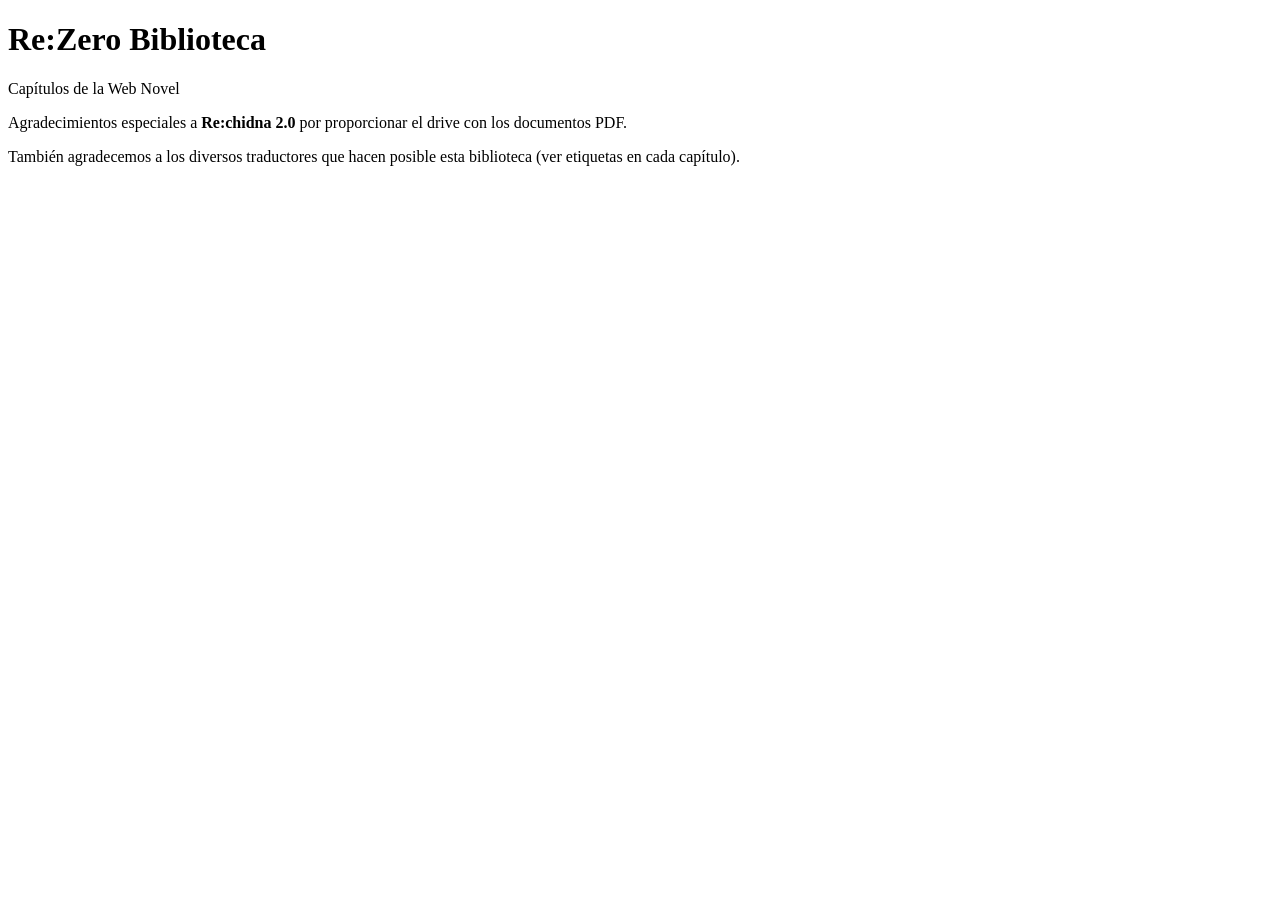
==== index.html @ 081ea82e "first commit" ====
<!DOCTYPE html>
<html lang="es">
<head>
    <meta charset="UTF-8">
    <title>Re:Zero Biblioteca</title>
    <meta name="viewport" content="width=device-width, initial-scale=1.0">
    <link rel="stylesheet" href="css/styles.css">
    <link href="https://fonts.googleapis.com/css2?family=Poppins:wght@300;600&display=swap" rel="stylesheet">
</head>
<body>

<header>
    <h1>Re:Zero Biblioteca</h1>
    <p>Capítulos de la Web Novel</p>
</header>

<main>
    <div id="contenedor-arcos"></div>
</main>

<script src="js/app.js"></script>
</body>

<footer class="footer">
    <p>
        Agradecimientos especiales a <strong>Re:chidna 2.0</strong> por proporcionar el drive con los documentos PDF.
    </p>
    <p>
        También agradecemos a los diversos traductores que hacen posible esta biblioteca (ver etiquetas en cada capítulo).
    </p>
</footer>
</html>
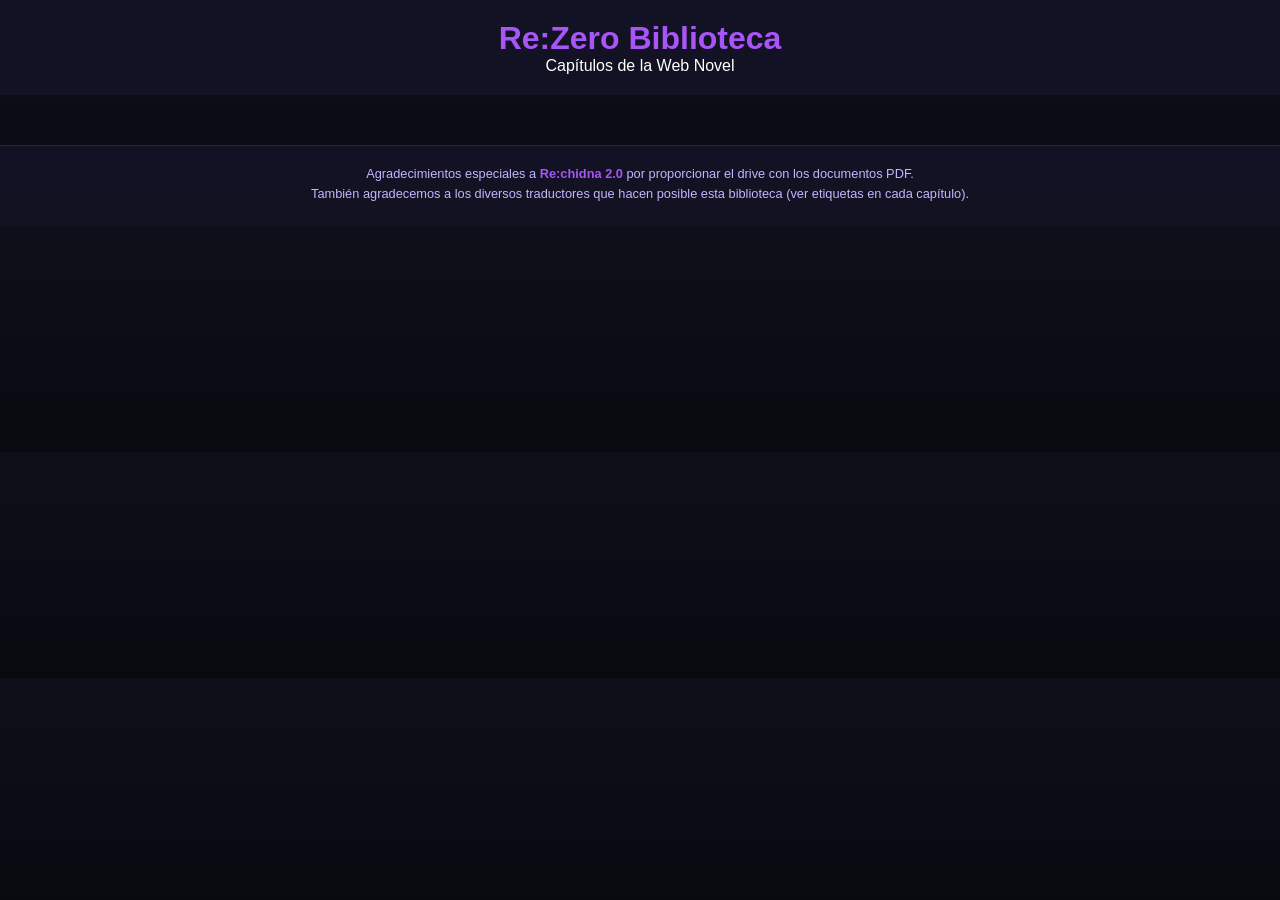
==== commit 325c06af: "Fix stylesheet link case sensitivity" ====
--- a/index.html
+++ b/index.html
@@ -4,7 +4,7 @@
     <meta charset="UTF-8">
     <title>Re:Zero Biblioteca</title>
     <meta name="viewport" content="width=device-width, initial-scale=1.0">
-    <link rel="stylesheet" href="css/styles.css">
+    <link rel="stylesheet" href="CSS/styles.css">
     <link href="https://fonts.googleapis.com/css2?family=Poppins:wght@300;600&display=swap" rel="stylesheet">
 </head>
 <body>
@@ -29,4 +29,4 @@
         También agradecemos a los diversos traductores que hacen posible esta biblioteca (ver etiquetas en cada capítulo).
     </p>
 </footer>
-</html>+</html>
--- a/CSS/styles.css
+++ b/CSS/styles.css
@@ -0,0 +1,354 @@
+/* ===== RESET ===== */
+* {
+    margin: 0;
+    padding: 0;
+    box-sizing: border-box;
+}
+
+body {
+    font-family: 'Poppins', sans-serif;
+    background: linear-gradient(180deg, #0f0f1a, #090910);
+    color: #fff;
+}
+
+/* ===== HEADER GLOBAL ===== */
+header {
+    text-align: center;
+    padding: 20px;
+    background: rgba(20, 20, 40, 0.8);
+    backdrop-filter: blur(10px);
+}
+
+h1 {
+    color: #a855f7;
+    font-size: 2rem;
+}
+
+/* ===== BOTONES ===== */
+button {
+    background: linear-gradient(45deg, #7c3aed, #9333ea);
+    border: none;
+    padding: 8px;
+    color: white;
+    cursor: pointer;
+    border-radius: 6px;
+    margin-top: 10px;
+    width: 100%;
+    font-size: 0.85rem;
+}
+
+button:hover {
+    opacity: 0.8;
+}
+
+/* ===== TAGS ===== */
+.scans {
+    display: flex;
+    flex-wrap: wrap;
+    gap: 6px;
+    margin-top: 10px;
+}
+
+.tag-scan {
+    font-size: 0.75rem;
+    padding: 4px 8px;
+    border-radius: 999px;
+    background: rgba(124,58,237,0.2);
+    border: 1px solid #7c3aed;
+    color: #c4b5fd;
+    text-decoration: none;
+}
+
+.tag-scan:hover {
+    background: #7c3aed;
+    color: white;
+}
+
+/*INDEX*/
+/* ===== GRID PRINCIPAL ===== */
+#contenedor-arcos {
+    display: grid;
+    grid-template-columns: repeat(5, 1fr);
+    gap: 15px;
+    padding: 15px;
+}
+
+/* ===== CARD ===== */
+.arco {
+    background: rgba(28, 28, 43, 0.7);
+    border-radius: 12px;
+    overflow: hidden;
+    transition: 0.3s;
+    backdrop-filter: blur(8px);
+}
+
+.arco:hover {
+    transform: translateY(-5px);
+}
+
+/* IMAGEN */
+.arco img {
+    width: 100%;
+    height: 520px;
+    object-fit: cover;
+}
+
+/* CONTENIDO */
+.arco-content {
+    padding: 10px;
+}
+
+.arco-content h3 {
+    font-size: 1rem;
+    margin-bottom: 3px;
+}
+
+.arco-content p {
+    font-size: 0.85rem;
+    margin-bottom: 5px;
+}
+
+/*Responsive index*/
+/* ===== MOBILE GRANDES (1080x2400 aprox) ===== */
+@media (max-width: 900px) {
+
+    #contenedor-arcos {
+        grid-template-columns: repeat(2, 1fr);
+        gap: 10px;
+        padding: 10px;
+    }
+
+    .arco img {
+        height: 260px;
+    }
+
+    .arco-content h3 {
+        font-size: 0.9rem;
+    }
+
+    .arco-content p {
+        font-size: 0.75rem;
+    }
+
+    button {
+        font-size: 0.75rem;
+        padding: 6px;
+    }
+
+    header {
+        padding: 15px;
+    }
+
+    h1 {
+        font-size: 1.4rem;
+    }
+}
+
+/* MÓVIL MÁS PEQUEÑO */
+@media (max-width: 500px) {
+
+    #contenedor-arcos {
+        grid-template-columns: 1fr;
+    }
+
+    .arco img {
+        height: 220px;
+    }
+}
+
+/*HTML LECTOR*/
+/* ===== HEADER APP ===== */
+.header-app {
+    display: flex;
+    align-items: center;
+    gap: 10px;
+    padding: 15px;
+    background: rgba(20, 20, 40, 0.9);
+}
+
+/* ===== LAYOUT ===== */
+.layout {
+    display: flex;
+    height: calc(100vh - 80px);
+}
+
+/* ===== SIDEBAR IZQUIERDA ===== */
+.sidebar {
+    width: 300px;
+    background: rgba(15, 15, 30, 0.95);
+    border-right: 1px solid rgba(255,255,255,0.1);
+    overflow-y: auto;
+    padding: 15px;
+}
+
+/* ===== SIDEBAR DERECHA ===== */
+.sidebar-derecha {
+    width: 280px;
+    background: rgba(15, 15, 30, 0.95);
+    border-left: 1px solid rgba(255,255,255,0.1);
+    padding: 15px;
+    overflow-y: auto;
+}
+
+/* ===== LECTOR ===== */
+.lector {
+    flex: 1;
+    display: flex;
+    flex-direction: column;
+    padding: 15px;
+}
+
+/* ===== VISOR PDF ===== */
+#visor {
+    background: rgba(0,0,0,0.3);
+    border-radius: 10px;
+    flex: 1;
+    display: flex;
+    flex-direction: column;
+    padding: 10px;
+}
+
+#titulo-volumen {
+    font-size: 1.2rem;
+    margin-bottom: 10px;
+    color: #c084fc;
+}
+
+iframe {
+    flex: 1;
+    width: 100%;
+    border-radius: 10px;
+}
+
+/* ===== VOLUMENES ===== */
+.volumen-card {
+    background: rgba(30, 30, 50, 0.7);
+    border-radius: 10px;
+    overflow: hidden;
+}
+
+.volumen-header {
+    display: flex;
+    justify-content: space-between;
+    padding: 15px;
+    cursor: pointer;
+    background: rgba(50, 50, 80, 0.6);
+}
+
+.volumen-body {
+    max-height: 0;
+    overflow: hidden;
+    transition: 0.4s;
+}
+
+.volumen-body.activo {
+    max-height: 500px;
+    padding: 15px;
+}
+
+/* ===== CAPITULOS ===== */
+.capitulos {
+    max-height: 200px;
+    overflow-y: auto;
+}
+
+.capitulo {
+    padding: 6px;
+    font-size: 0.9rem;
+    border-bottom: 1px solid rgba(255,255,255,0.1);
+}
+
+.capitulo-item {
+    padding: 8px;
+    font-size: 0.85rem;
+    border-bottom: 1px solid rgba(255,255,255,0.1);
+    cursor: pointer;
+}
+
+.capitulo-item:hover {
+    background: rgba(124,58,237,0.2);
+}
+
+/*RESPONSIVE LECTOR*/
+/* ===== MOBILE ALTO (1080x2400) ===== */
+@media (max-width: 900px) {
+
+    .layout {
+        flex-direction: column;
+        height: 100vh;
+    }
+
+    /* Sidebar superior (volúmenes) */
+    .sidebar {
+        width: 100%;
+        max-height: 180px;
+        overflow-y: auto;
+        padding: 10px;
+    }
+
+    /* Sidebar capítulos (debajo del visor) */
+    .sidebar-derecha {
+        width: 100%;
+        max-height: 150px;
+        padding: 10px;
+    }
+
+    /* Lector ocupa MÁS espacio */
+    .lector {
+        flex: 1;
+        padding: 10px;
+    }
+
+    #visor {
+        flex: 1;
+        padding: 8px;
+    }
+
+    iframe {
+        height: 55vh;
+    }
+
+    #titulo-volumen {
+        font-size: 1rem;
+    }
+
+    .capitulo-item {
+        font-size: 0.75rem;
+        padding: 6px;
+    }
+
+    .volumen-header h3 {
+        font-size: 0.9rem;
+    }
+}
+
+.btn-volver {
+    width: auto;
+    padding: 8px 14px;
+    border-radius: 8px;
+    background: rgba(124,58,237,0.2);
+    border: 1px solid #7c3aed;
+}
+
+.btn-volver:hover {
+    background: #7c3aed;
+}
+
+/* ===== FOOTER ===== */
+.footer {
+    text-align: center;
+    padding: 20px;
+    font-size: 0.8rem;
+    background: rgba(20, 20, 40, 0.8);
+    border-top: 1px solid rgba(255,255,255,0.1);
+    margin-top: 20px;
+    color: #c4b5fd;
+}
+
+.footer strong {
+    color: #a855f7;
+}
+
+.footer p {
+    margin-bottom: 5px;
+}
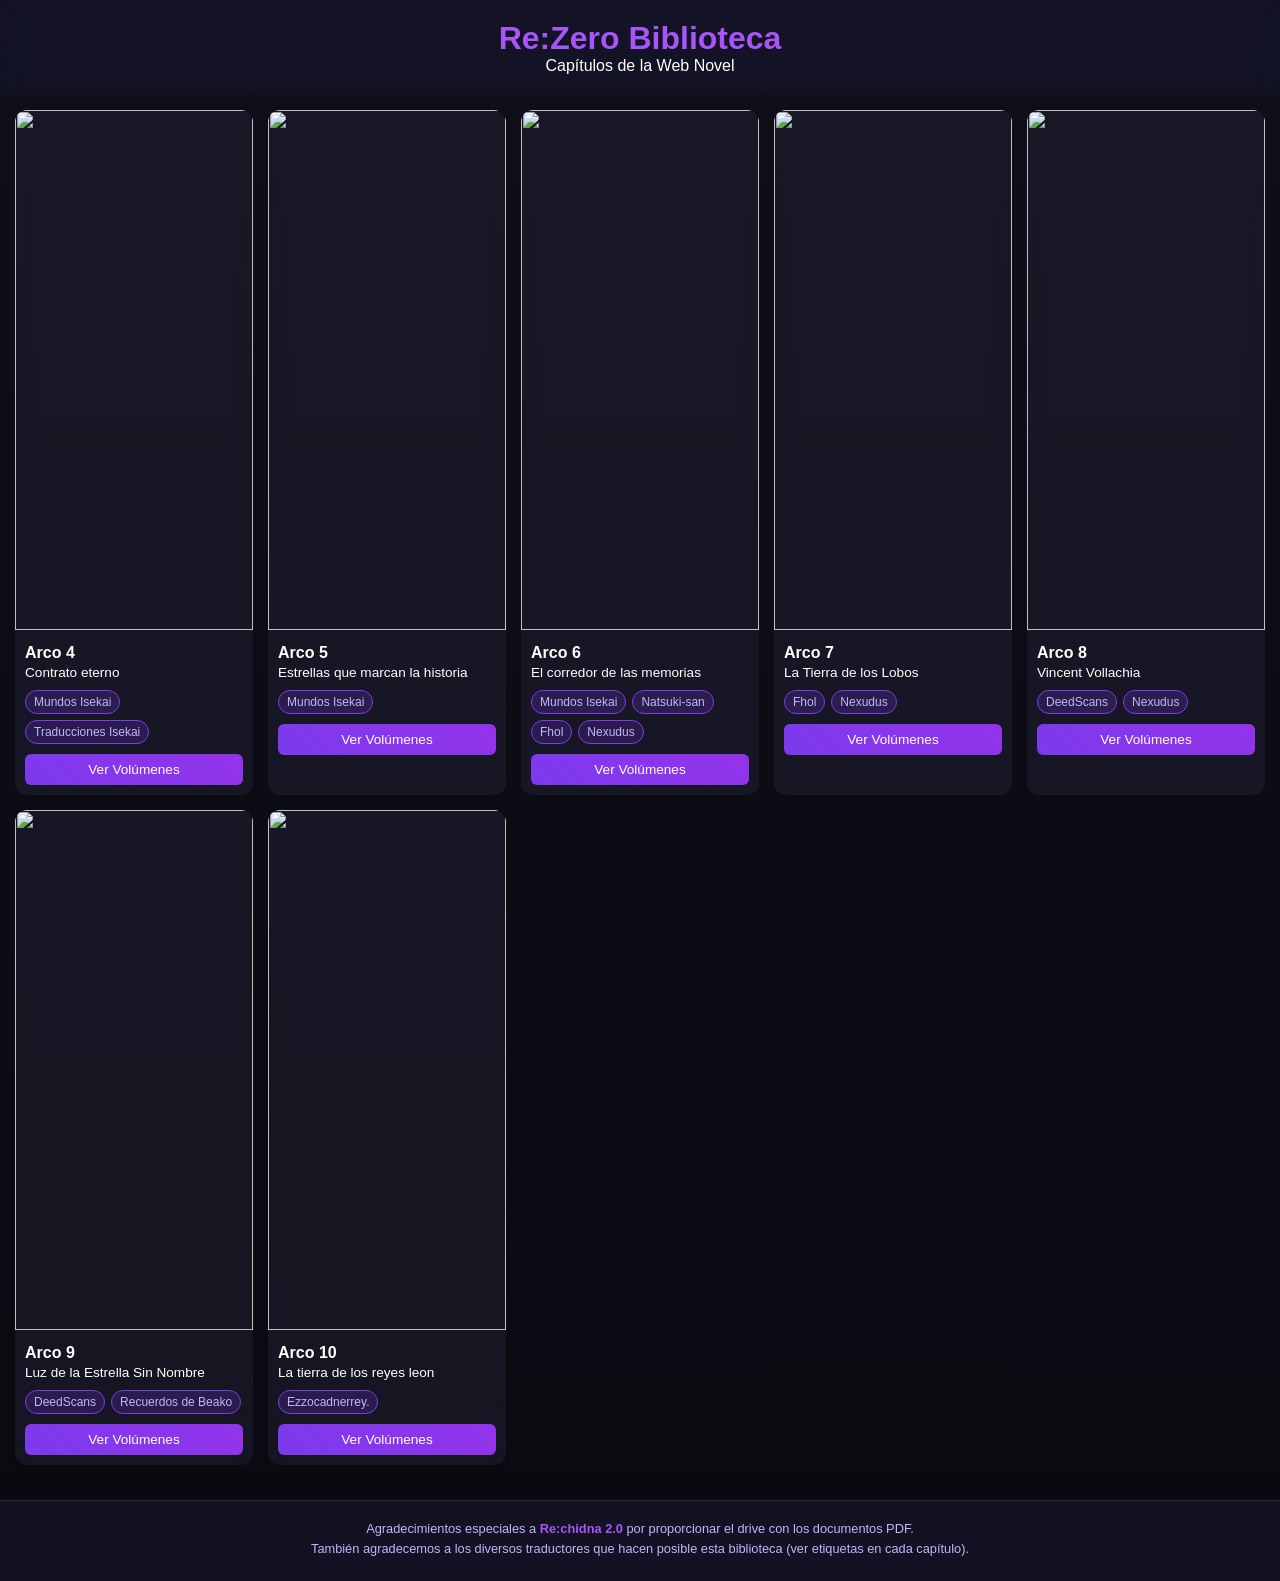
==== commit 32bbc44c: "Fix script source case sensitivity in index.html" ====
--- a/index.html
+++ b/index.html
@@ -18,7 +18,7 @@
     <div id="contenedor-arcos"></div>
 </main>
 
-<script src="js/app.js"></script>
+<script src="JS/app.js"></script>
 </body>
 
 <footer class="footer">
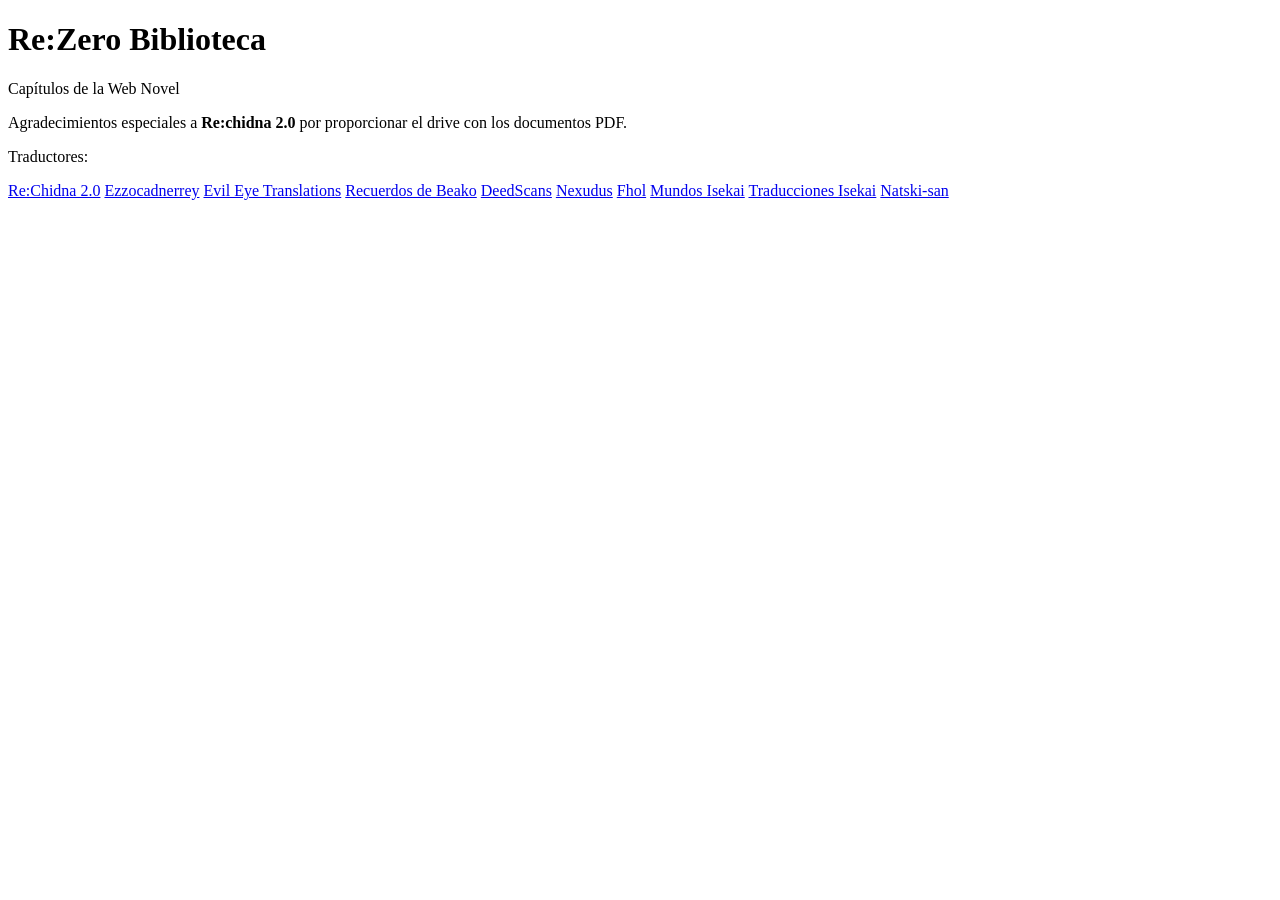
==== commit b99889d7: "tr" ====
--- a/index.html
+++ b/index.html
@@ -4,7 +4,7 @@
     <meta charset="UTF-8">
     <title>Re:Zero Biblioteca</title>
     <meta name="viewport" content="width=device-width, initial-scale=1.0">
-    <link rel="stylesheet" href="CSS/styles.css">
+    <link rel="stylesheet" href="css/styles.css">
     <link href="https://fonts.googleapis.com/css2?family=Poppins:wght@300;600&display=swap" rel="stylesheet">
 </head>
 <body>
@@ -18,15 +18,27 @@
     <div id="contenedor-arcos"></div>
 </main>
 
-<script src="JS/app.js"></script>
+<script src="js/app.js"></script>
 </body>
 
 <footer class="footer">
     <p>
         Agradecimientos especiales a <strong>Re:chidna 2.0</strong> por proporcionar el drive con los documentos PDF.
     </p>
-    <p>
-        También agradecemos a los diversos traductores que hacen posible esta biblioteca (ver etiquetas en cada capítulo).
-    </p>
+
+    <p>Traductores:</p>
+
+    <div class="scans">
+        <a href="https://www.facebook.com/people/Rechidna-20/100063801846154/" class="tag-scan">Re:Chidna 2.0</a>
+        <a href="#" class="tag-scan">Ezzocadnerrey</a>
+        <a href="https://evileyetlonline.com/" class="tag-scan">Evil Eye Translations</a>
+        <a href="https://x.com/Recuerdosbeako" class="tag-scan">Recuerdos de Beako</a>
+        <a href="https://x.com/DeedsScan" class="tag-scan">DeedScans</a>
+        <a href="https://www.youtube.com/@Nexudusamv/videos" class="tag-scan">Nexudus</a>
+        <a href="#" class="tag-scan">Fhol</a>
+        <a href="https://animecreators07.wixsite.com/mundosisekai" class="tag-scan">Mundos Isekai</a>
+        <a href="https://traduccionesisekai.blogspot.com/p/rezero-kara-hajimeru-isekai-seikatsu.html" class="tag-scan">Traducciones Isekai</a>
+        <a href="https://www.youtube.com/@natski-san1501" class="tag-scan">Natski-san</a>
+    </div>
 </footer>
-</html>
+</html>
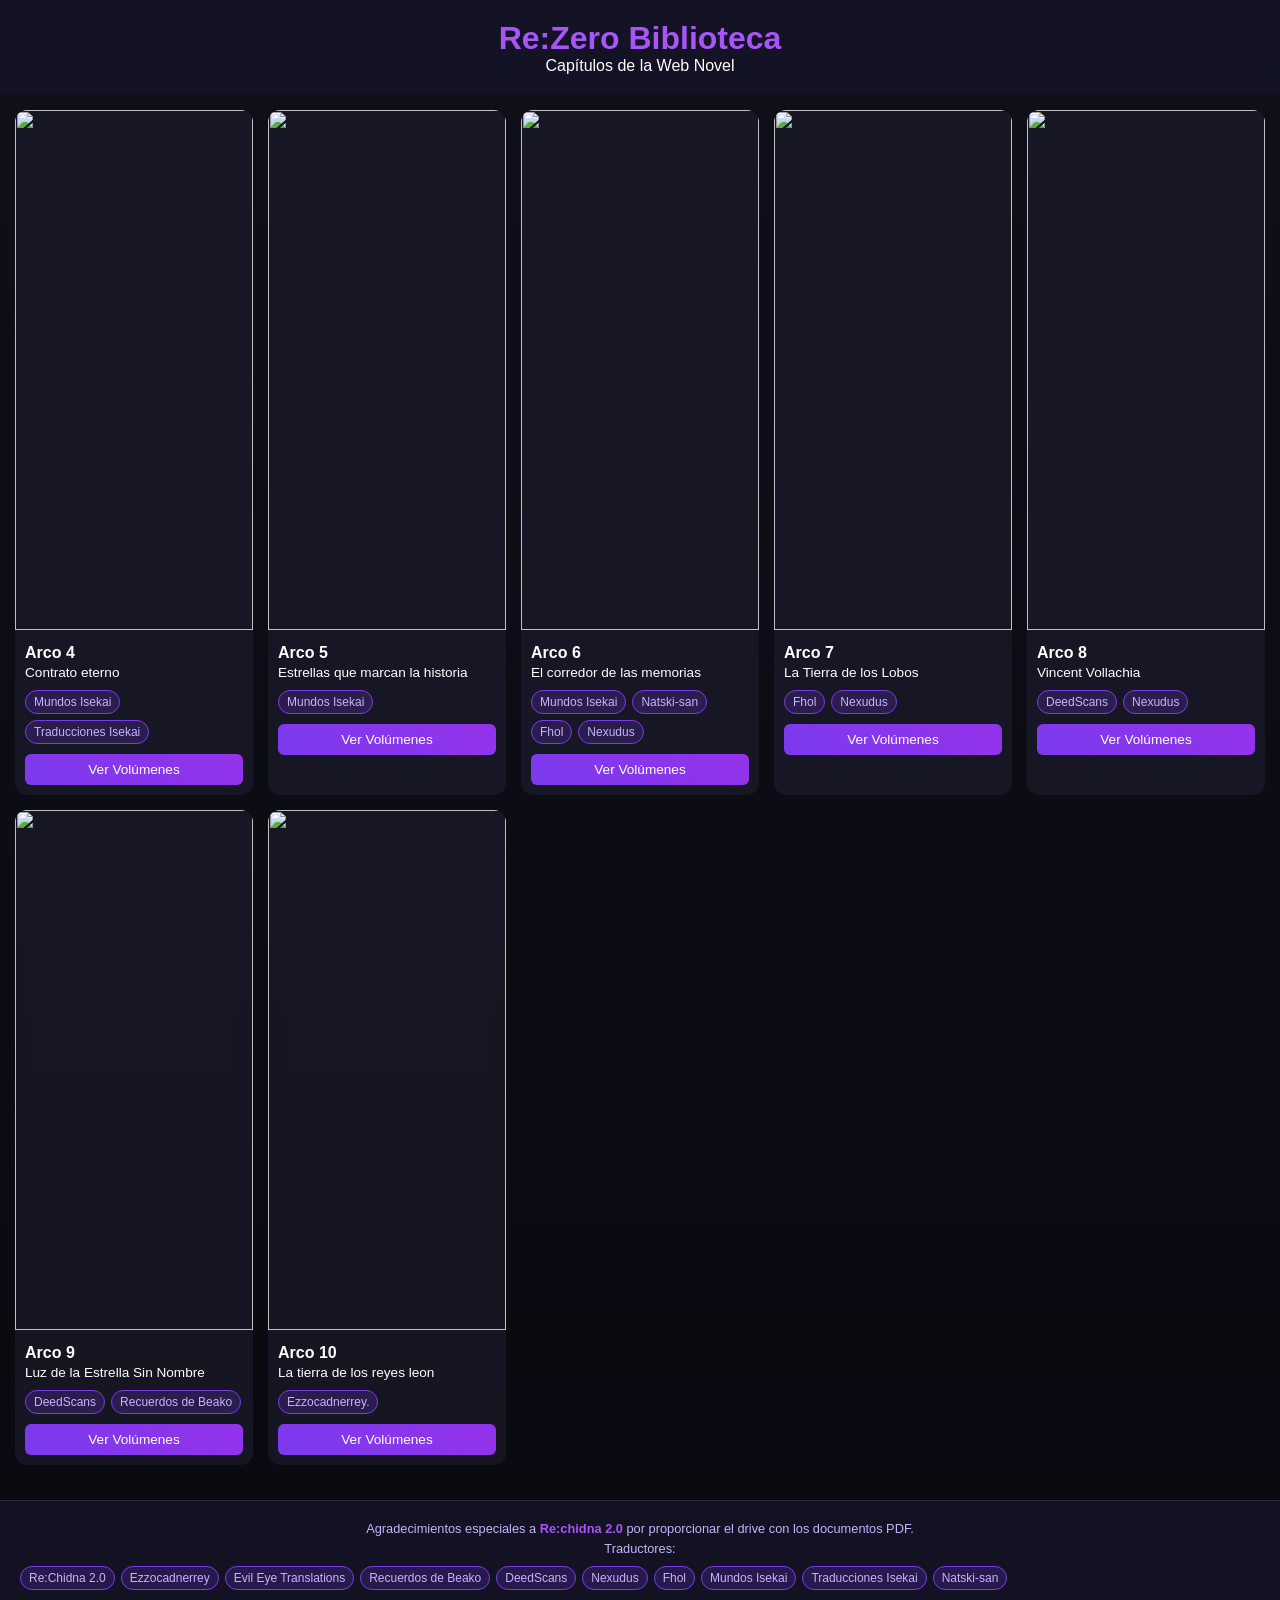
==== commit ff088973: "Merge branch 'master' of https://github.com/charmander1444-sys/WebnovelZero" ====
--- a/index.html
+++ b/index.html
@@ -4,7 +4,7 @@
     <meta charset="UTF-8">
     <title>Re:Zero Biblioteca</title>
     <meta name="viewport" content="width=device-width, initial-scale=1.0">
-    <link rel="stylesheet" href="css/styles.css">
+    <link rel="stylesheet" href="CSS/styles.css">
     <link href="https://fonts.googleapis.com/css2?family=Poppins:wght@300;600&display=swap" rel="stylesheet">
 </head>
 <body>
@@ -18,7 +18,7 @@
     <div id="contenedor-arcos"></div>
 </main>
 
-<script src="js/app.js"></script>
+<script src="JS/app.js"></script>
 </body>
 
 <footer class="footer">
@@ -41,4 +41,4 @@
         <a href="https://www.youtube.com/@natski-san1501" class="tag-scan">Natski-san</a>
     </div>
 </footer>
-</html>+</html>
--- a/CSS/styles.css
+++ b/CSS/styles.css
@@ -0,0 +1,354 @@
+/* ===== RESET ===== */
+* {
+    margin: 0;
+    padding: 0;
+    box-sizing: border-box;
+}
+
+body {
+    font-family: 'Poppins', sans-serif;
+    background: linear-gradient(180deg, #0f0f1a, #090910);
+    color: #fff;
+}
+
+/* ===== HEADER GLOBAL ===== */
+header {
+    text-align: center;
+    padding: 20px;
+    background: rgba(20, 20, 40, 0.8);
+    backdrop-filter: blur(10px);
+}
+
+h1 {
+    color: #a855f7;
+    font-size: 2rem;
+}
+
+/* ===== BOTONES ===== */
+button {
+    background: linear-gradient(45deg, #7c3aed, #9333ea);
+    border: none;
+    padding: 8px;
+    color: white;
+    cursor: pointer;
+    border-radius: 6px;
+    margin-top: 10px;
+    width: 100%;
+    font-size: 0.85rem;
+}
+
+button:hover {
+    opacity: 0.8;
+}
+
+/* ===== TAGS ===== */
+.scans {
+    display: flex;
+    flex-wrap: wrap;
+    gap: 6px;
+    margin-top: 10px;
+}
+
+.tag-scan {
+    font-size: 0.75rem;
+    padding: 4px 8px;
+    border-radius: 999px;
+    background: rgba(124,58,237,0.2);
+    border: 1px solid #7c3aed;
+    color: #c4b5fd;
+    text-decoration: none;
+}
+
+.tag-scan:hover {
+    background: #7c3aed;
+    color: white;
+}
+
+/*INDEX*/
+/* ===== GRID PRINCIPAL ===== */
+#contenedor-arcos {
+    display: grid;
+    grid-template-columns: repeat(5, 1fr);
+    gap: 15px;
+    padding: 15px;
+}
+
+/* ===== CARD ===== */
+.arco {
+    background: rgba(28, 28, 43, 0.7);
+    border-radius: 12px;
+    overflow: hidden;
+    transition: 0.3s;
+    backdrop-filter: blur(8px);
+}
+
+.arco:hover {
+    transform: translateY(-5px);
+}
+
+/* IMAGEN */
+.arco img {
+    width: 100%;
+    height: 520px;
+    object-fit: cover;
+}
+
+/* CONTENIDO */
+.arco-content {
+    padding: 10px;
+}
+
+.arco-content h3 {
+    font-size: 1rem;
+    margin-bottom: 3px;
+}
+
+.arco-content p {
+    font-size: 0.85rem;
+    margin-bottom: 5px;
+}
+
+/*Responsive index*/
+/* ===== MOBILE GRANDES (1080x2400 aprox) ===== */
+@media (max-width: 900px) {
+
+    #contenedor-arcos {
+        grid-template-columns: repeat(2, 1fr);
+        gap: 10px;
+        padding: 10px;
+    }
+
+    .arco img {
+        height: 260px;
+    }
+
+    .arco-content h3 {
+        font-size: 0.9rem;
+    }
+
+    .arco-content p {
+        font-size: 0.75rem;
+    }
+
+    button {
+        font-size: 0.75rem;
+        padding: 6px;
+    }
+
+    header {
+        padding: 15px;
+    }
+
+    h1 {
+        font-size: 1.4rem;
+    }
+}
+
+/* MÓVIL MÁS PEQUEÑO */
+@media (max-width: 500px) {
+
+    #contenedor-arcos {
+        grid-template-columns: 1fr;
+    }
+
+    .arco img {
+        height: 220px;
+    }
+}
+
+/*HTML LECTOR*/
+/* ===== HEADER APP ===== */
+.header-app {
+    display: flex;
+    align-items: center;
+    gap: 10px;
+    padding: 15px;
+    background: rgba(20, 20, 40, 0.9);
+}
+
+/* ===== LAYOUT ===== */
+.layout {
+    display: flex;
+    height: calc(100vh - 80px);
+}
+
+/* ===== SIDEBAR IZQUIERDA ===== */
+.sidebar {
+    width: 300px;
+    background: rgba(15, 15, 30, 0.95);
+    border-right: 1px solid rgba(255,255,255,0.1);
+    overflow-y: auto;
+    padding: 15px;
+}
+
+/* ===== SIDEBAR DERECHA ===== */
+.sidebar-derecha {
+    width: 280px;
+    background: rgba(15, 15, 30, 0.95);
+    border-left: 1px solid rgba(255,255,255,0.1);
+    padding: 15px;
+    overflow-y: auto;
+}
+
+/* ===== LECTOR ===== */
+.lector {
+    flex: 1;
+    display: flex;
+    flex-direction: column;
+    padding: 15px;
+}
+
+/* ===== VISOR PDF ===== */
+#visor {
+    background: rgba(0,0,0,0.3);
+    border-radius: 10px;
+    flex: 1;
+    display: flex;
+    flex-direction: column;
+    padding: 10px;
+}
+
+#titulo-volumen {
+    font-size: 1.2rem;
+    margin-bottom: 10px;
+    color: #c084fc;
+}
+
+iframe {
+    flex: 1;
+    width: 100%;
+    border-radius: 10px;
+}
+
+/* ===== VOLUMENES ===== */
+.volumen-card {
+    background: rgba(30, 30, 50, 0.7);
+    border-radius: 10px;
+    overflow: hidden;
+}
+
+.volumen-header {
+    display: flex;
+    justify-content: space-between;
+    padding: 15px;
+    cursor: pointer;
+    background: rgba(50, 50, 80, 0.6);
+}
+
+.volumen-body {
+    max-height: 0;
+    overflow: hidden;
+    transition: 0.4s;
+}
+
+.volumen-body.activo {
+    max-height: 500px;
+    padding: 15px;
+}
+
+/* ===== CAPITULOS ===== */
+.capitulos {
+    max-height: 200px;
+    overflow-y: auto;
+}
+
+.capitulo {
+    padding: 6px;
+    font-size: 0.9rem;
+    border-bottom: 1px solid rgba(255,255,255,0.1);
+}
+
+.capitulo-item {
+    padding: 8px;
+    font-size: 0.85rem;
+    border-bottom: 1px solid rgba(255,255,255,0.1);
+    cursor: pointer;
+}
+
+.capitulo-item:hover {
+    background: rgba(124,58,237,0.2);
+}
+
+/*RESPONSIVE LECTOR*/
+/* ===== MOBILE ALTO (1080x2400) ===== */
+@media (max-width: 900px) {
+
+    .layout {
+        flex-direction: column;
+        height: 100vh;
+    }
+
+    /* Sidebar superior (volúmenes) */
+    .sidebar {
+        width: 100%;
+        max-height: 180px;
+        overflow-y: auto;
+        padding: 10px;
+    }
+
+    /* Sidebar capítulos (debajo del visor) */
+    .sidebar-derecha {
+        width: 100%;
+        max-height: 150px;
+        padding: 10px;
+    }
+
+    /* Lector ocupa MÁS espacio */
+    .lector {
+        flex: 1;
+        padding: 10px;
+    }
+
+    #visor {
+        flex: 1;
+        padding: 8px;
+    }
+
+    iframe {
+        height: 55vh;
+    }
+
+    #titulo-volumen {
+        font-size: 1rem;
+    }
+
+    .capitulo-item {
+        font-size: 0.75rem;
+        padding: 6px;
+    }
+
+    .volumen-header h3 {
+        font-size: 0.9rem;
+    }
+}
+
+.btn-volver {
+    width: auto;
+    padding: 8px 14px;
+    border-radius: 8px;
+    background: rgba(124,58,237,0.2);
+    border: 1px solid #7c3aed;
+}
+
+.btn-volver:hover {
+    background: #7c3aed;
+}
+
+/* ===== FOOTER ===== */
+.footer {
+    text-align: center;
+    padding: 20px;
+    font-size: 0.8rem;
+    background: rgba(20, 20, 40, 0.8);
+    border-top: 1px solid rgba(255,255,255,0.1);
+    margin-top: 20px;
+    color: #c4b5fd;
+}
+
+.footer strong {
+    color: #a855f7;
+}
+
+.footer p {
+    margin-bottom: 5px;
+}
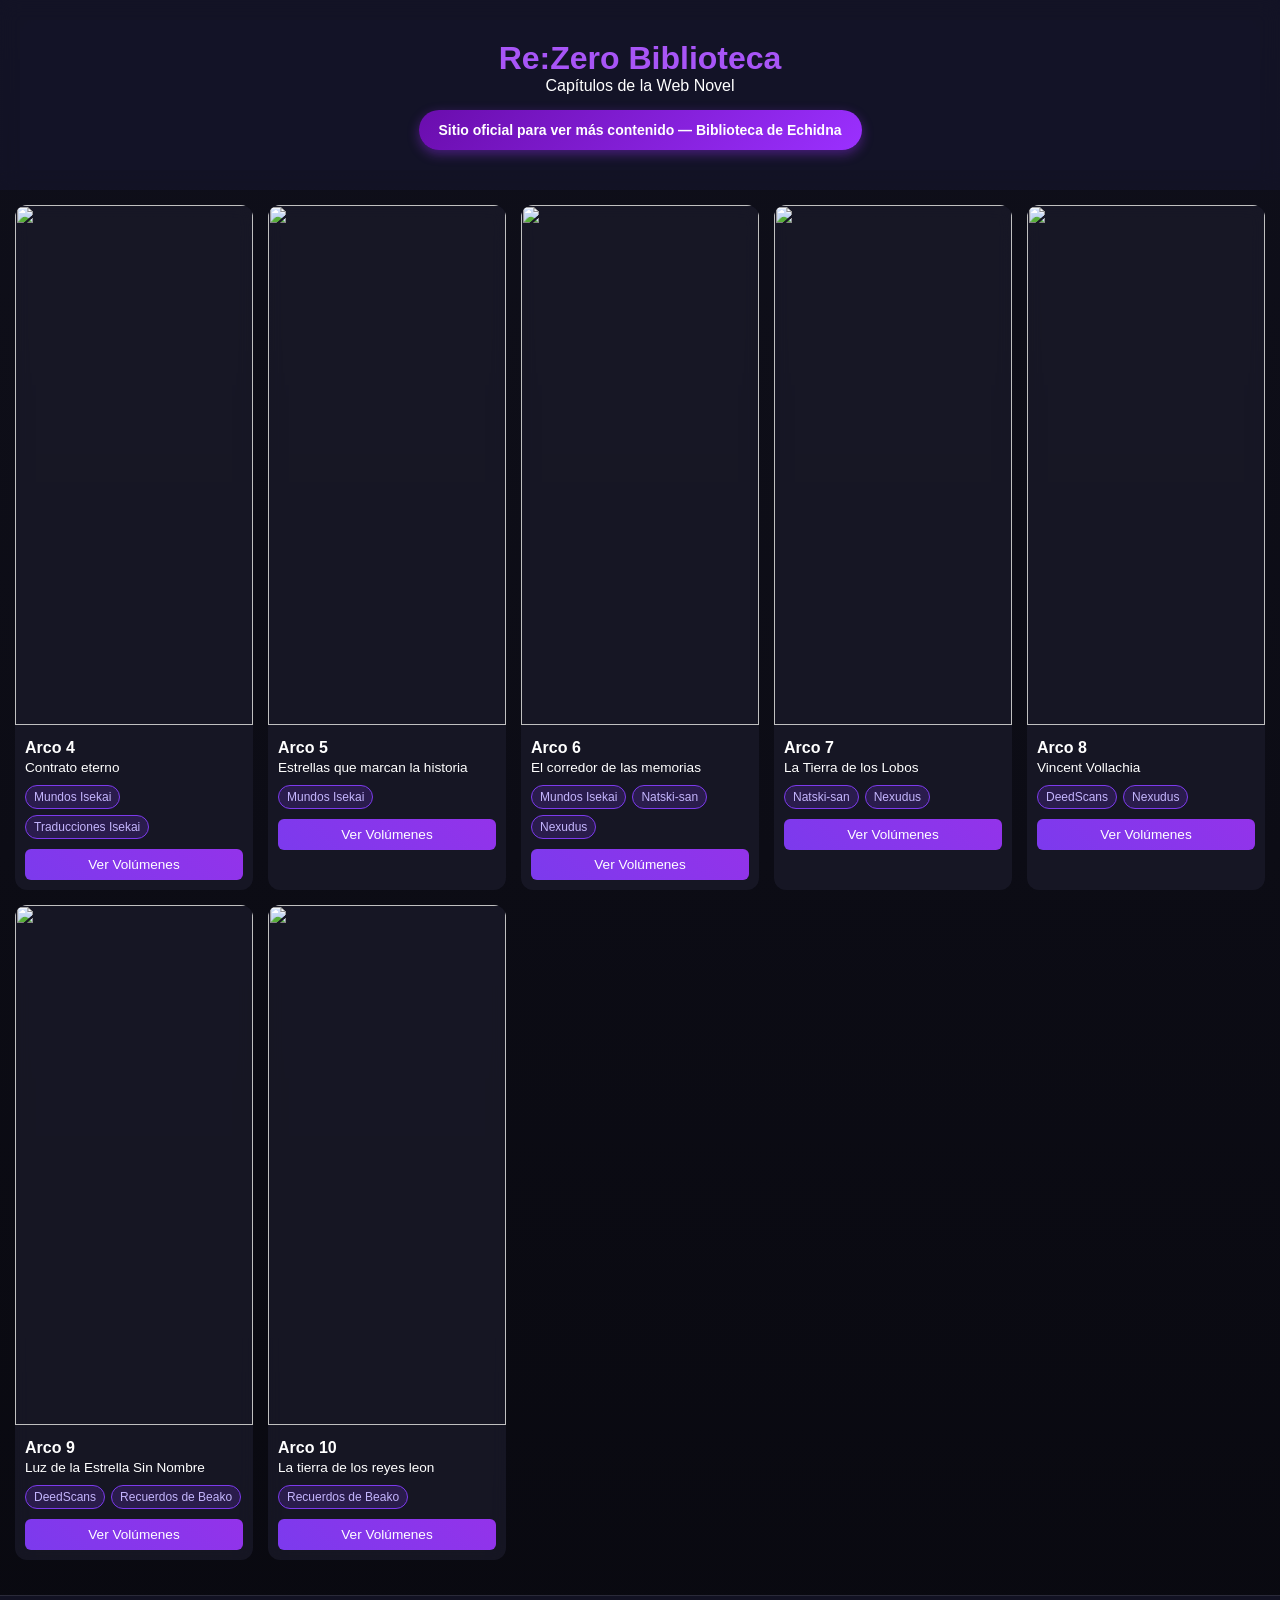
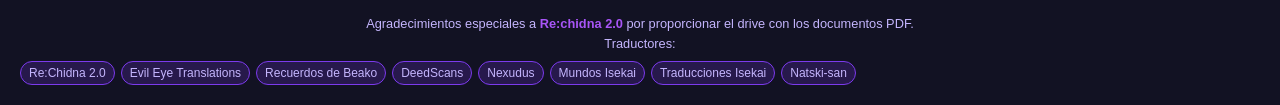
==== commit a1c0aef7: "corregido + enlace" ====
--- a/index.html
+++ b/index.html
@@ -10,8 +10,18 @@
 <body>
 
 <header>
+
+    <header>
     <h1>Re:Zero Biblioteca</h1>
     <p>Capítulos de la Web Novel</p>
+
+    <!-- NUEVO BLOQUE -->
+    <div class="enlace-oficial">
+        <a href="https://sites.google.com/view/la-biblioteca-de-echidna/inicio" target="_blank">
+            Sitio oficial para ver más contenido — Biblioteca de Echidna
+        </a>
+    </div>
+</header>
 </header>
 
 <main>
@@ -30,12 +40,10 @@
 
     <div class="scans">
         <a href="https://www.facebook.com/people/Rechidna-20/100063801846154/" class="tag-scan">Re:Chidna 2.0</a>
-        <a href="#" class="tag-scan">Ezzocadnerrey</a>
         <a href="https://evileyetlonline.com/" class="tag-scan">Evil Eye Translations</a>
         <a href="https://x.com/Recuerdosbeako" class="tag-scan">Recuerdos de Beako</a>
         <a href="https://x.com/DeedsScan" class="tag-scan">DeedScans</a>
         <a href="https://www.youtube.com/@Nexudusamv/videos" class="tag-scan">Nexudus</a>
-        <a href="#" class="tag-scan">Fhol</a>
         <a href="https://animecreators07.wixsite.com/mundosisekai" class="tag-scan">Mundos Isekai</a>
         <a href="https://traduccionesisekai.blogspot.com/p/rezero-kara-hajimeru-isekai-seikatsu.html" class="tag-scan">Traducciones Isekai</a>
         <a href="https://www.youtube.com/@natski-san1501" class="tag-scan">Natski-san</a>
--- a/CSS/styles.css
+++ b/CSS/styles.css
@@ -351,4 +351,28 @@
 
 .footer p {
     margin-bottom: 5px;
+}
+
+.enlace-oficial {
+    margin-top: 15px;
+    display: flex;
+    justify-content: center;
+}
+
+.enlace-oficial a {
+    background: linear-gradient(135deg, #6a0dad, #9b30ff);
+    color: white;
+    padding: 12px 20px;
+    border-radius: 25px;
+    text-decoration: none;
+    font-weight: 600;
+    font-size: 14px;
+    box-shadow: 0 4px 12px rgba(155, 48, 255, 0.4);
+    transition: all 0.3s ease;
+}
+
+.enlace-oficial a:hover {
+    transform: translateY(-2px) scale(1.03);
+    box-shadow: 0 6px 16px rgba(155, 48, 255, 0.6);
+    background: linear-gradient(135deg, #7b1fa2, #b266ff);
 }
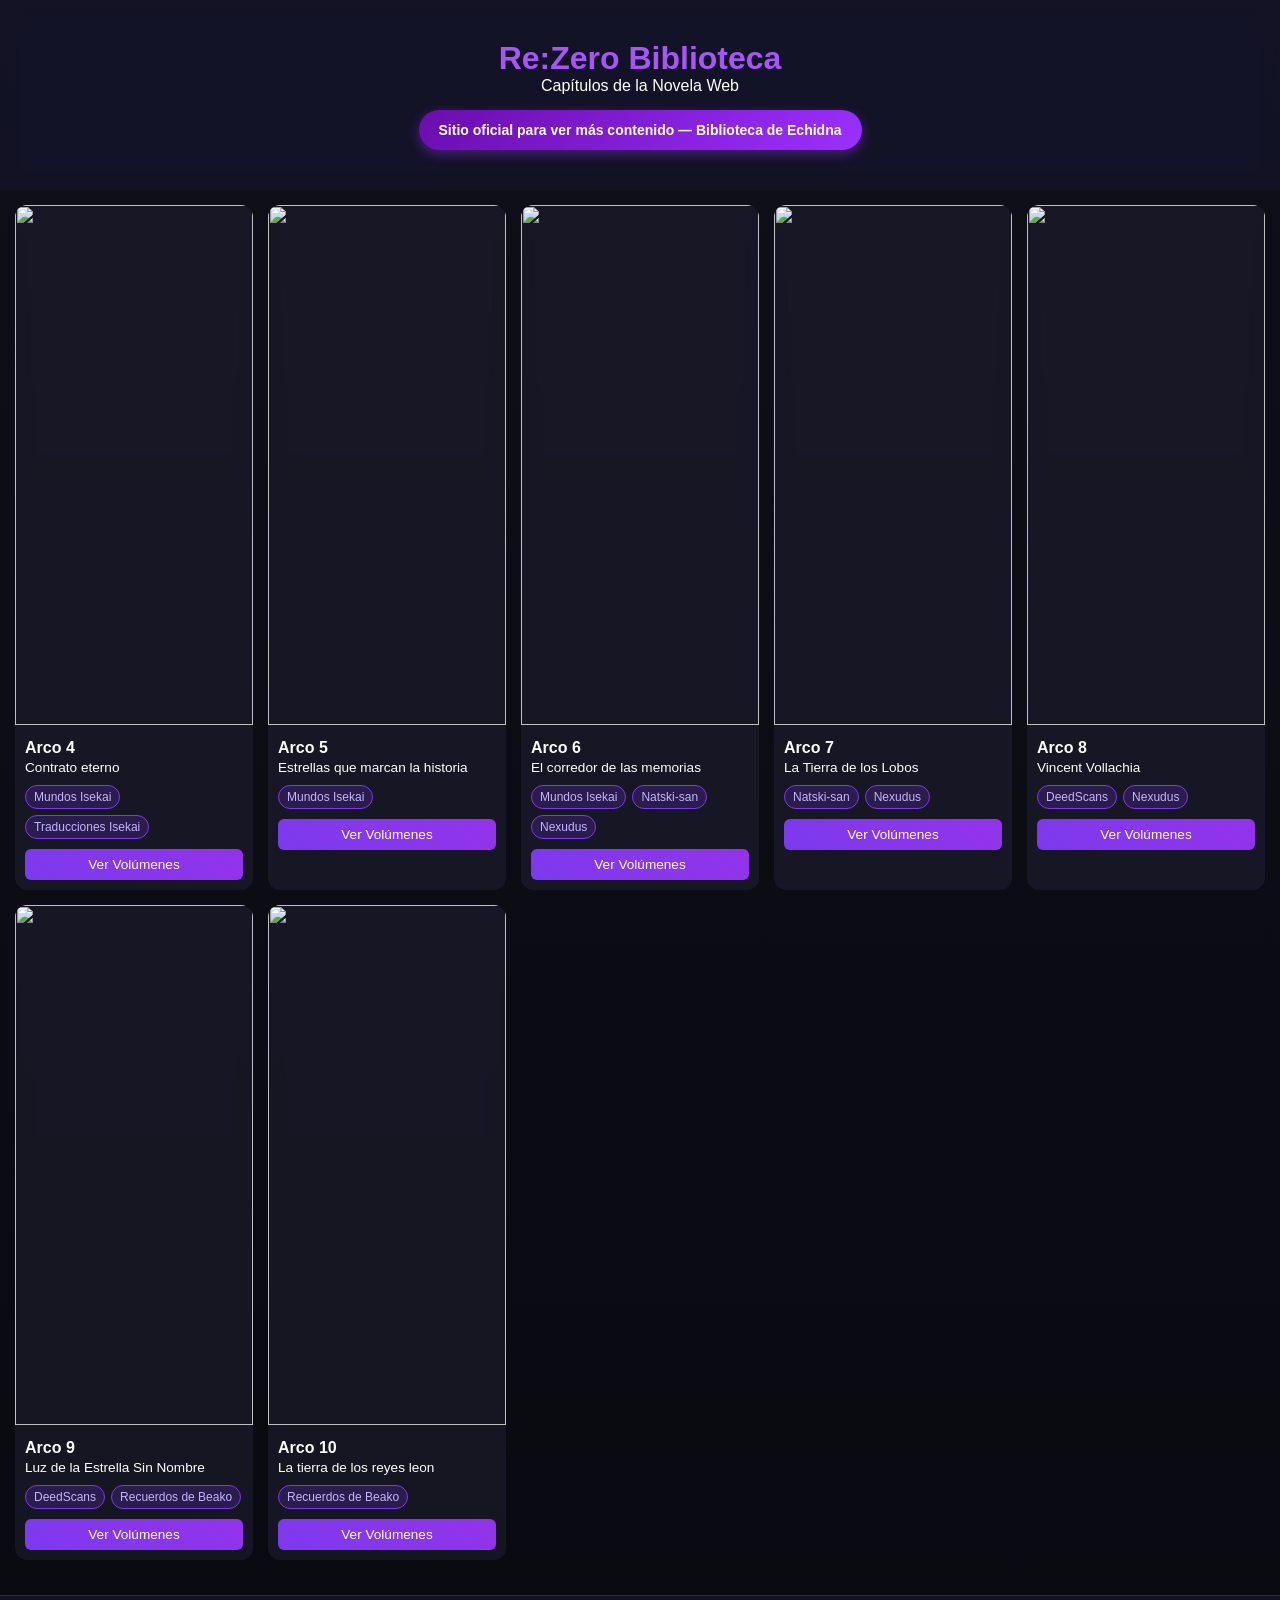
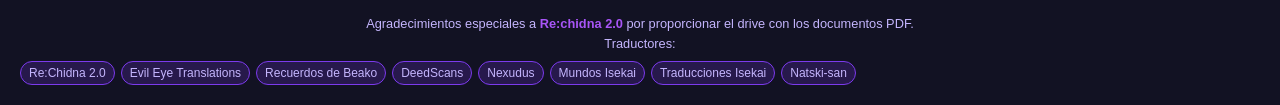
==== commit 19246cb6: "español para AR23" ====
--- a/index.html
+++ b/index.html
@@ -13,7 +13,7 @@
 
     <header>
     <h1>Re:Zero Biblioteca</h1>
-    <p>Capítulos de la Web Novel</p>
+    <p>Capítulos de la Novela Web</p>
 
     <!-- NUEVO BLOQUE -->
     <div class="enlace-oficial">
